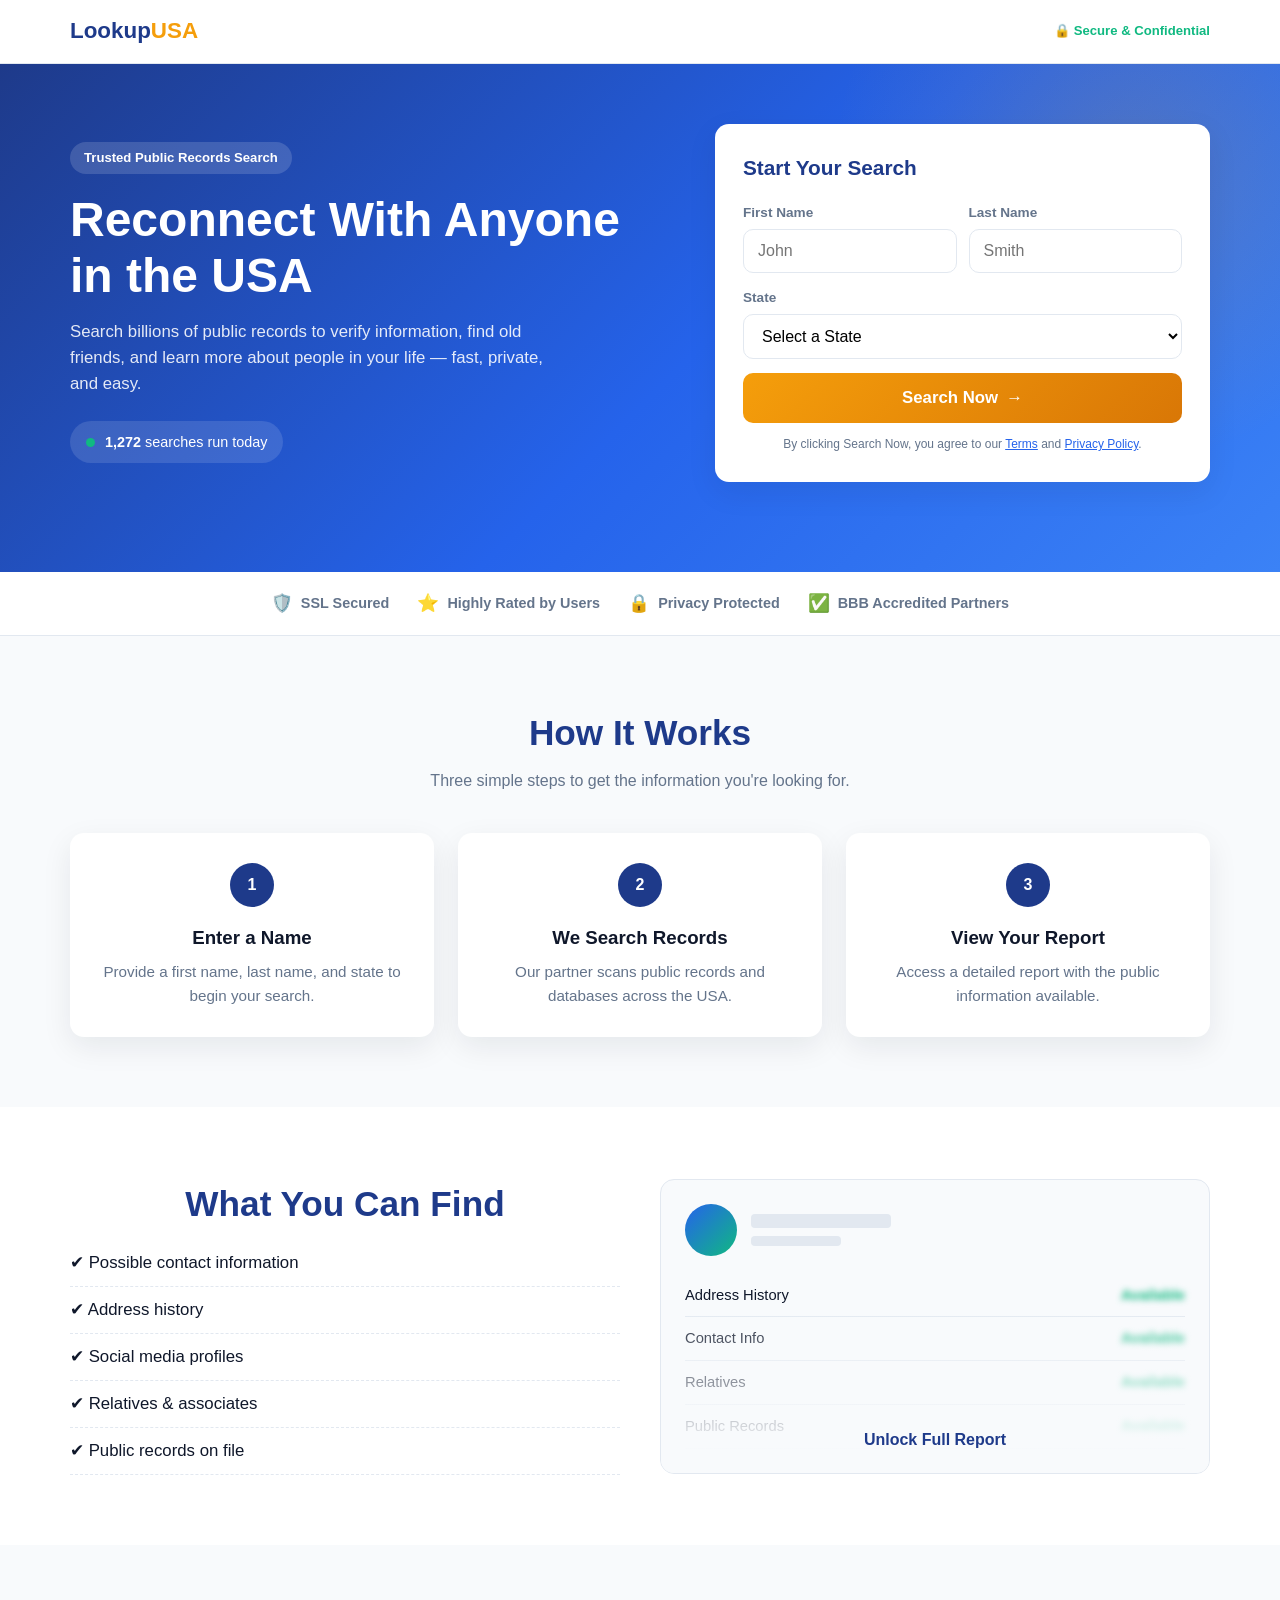
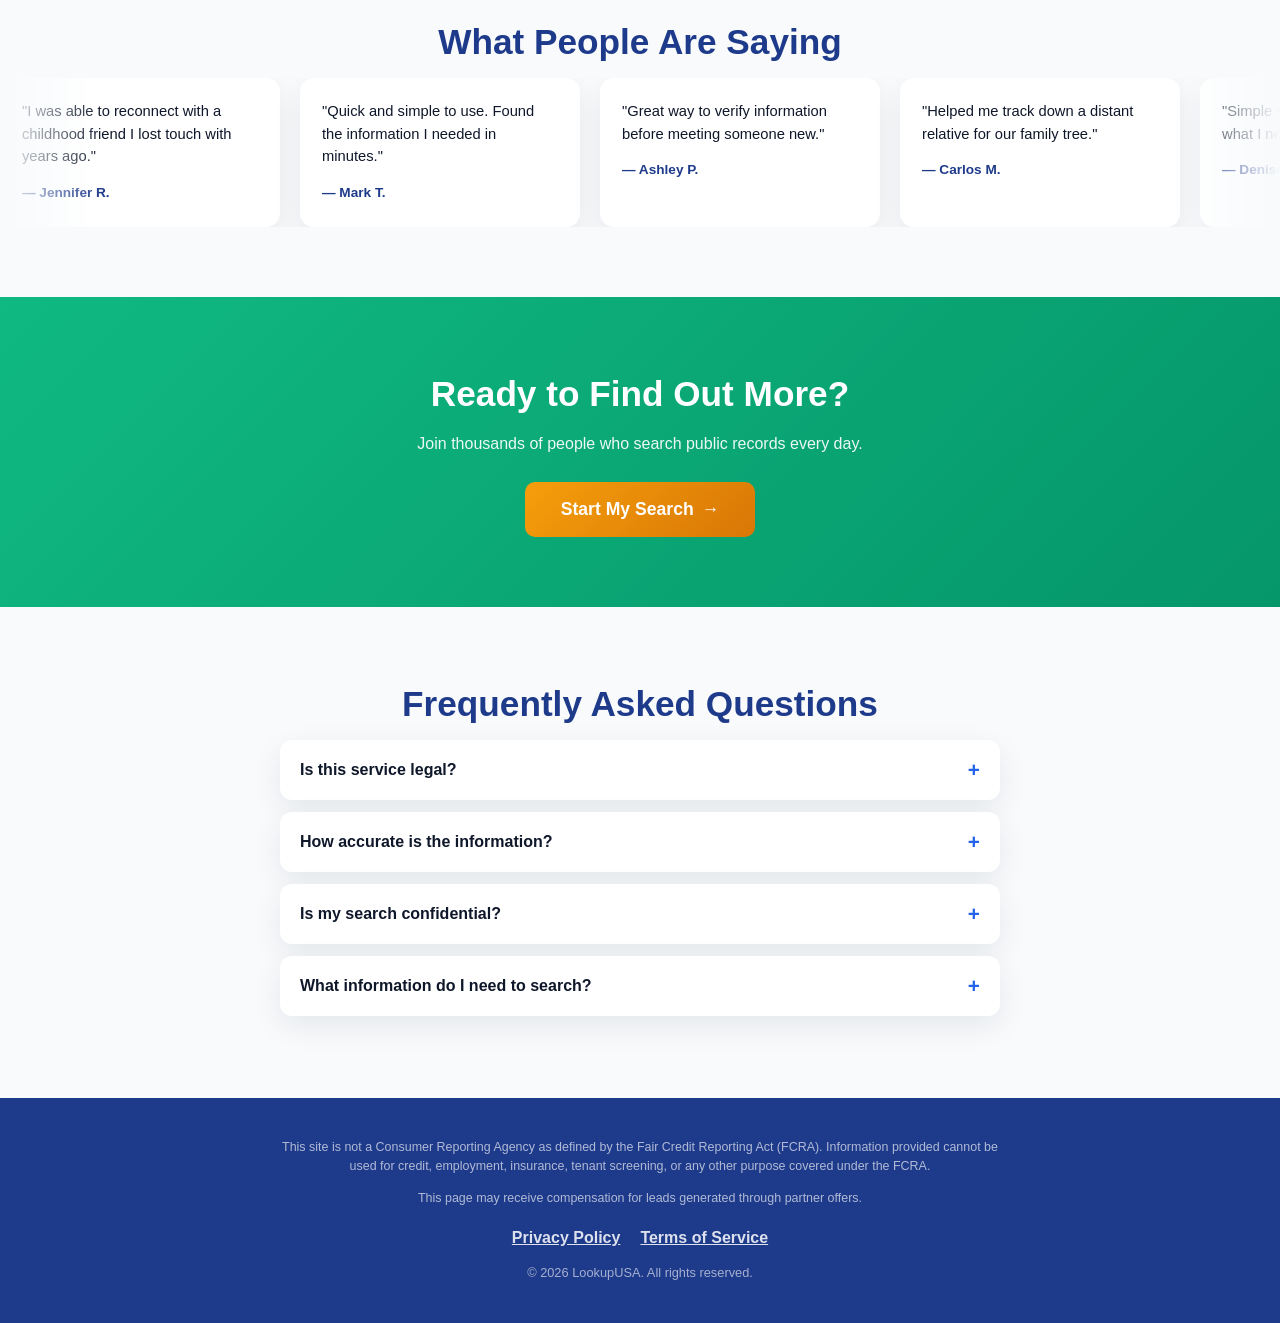
==== index.html @ b85e0e2c "Initial commit: LookupUSA landing page" ====
<!DOCTYPE html>
<html lang="en">
<head>
<meta charset="UTF-8">
<meta name="viewport" content="width=device-width, initial-scale=1.0">
<title>LookupUSA — Find People & Verify Public Records</title>
<meta name="description" content="Search public records to reconnect with friends, verify information, and learn more about people across the USA.">
<meta name="robots" content="index, follow">
<link rel="preconnect" href="https://fonts.googleapis.com">
<link rel="icon" href="data:,">
<link rel="stylesheet" href="styles.css">
</head>
<body>

<!-- Loading Overlay -->
<div id="loadingOverlay" class="loading-overlay">
  <div class="loader-spinner"></div>
  <p>Searching public records...</p>
</div>

<!-- Header -->
<header class="site-header">
  <div class="container header-inner">
    <a href="index.html" class="logo">Lookup<span>USA</span></a>
    <div class="header-badge">🔒 Secure &amp; Confidential</div>
  </div>
</header>

<!-- Hero Section -->
<section class="hero">
  <div class="container hero-inner">
    <div class="hero-content">
      <span class="hero-tag">Trusted Public Records Search</span>
      <h1>Reconnect With Anyone in the USA</h1>
      <p class="hero-sub">Search billions of public records to verify information, find old friends, and learn more about people in your life — fast, private, and easy.</p>
      <div class="live-counter">
        <span class="counter-dot"></span>
        <span><strong id="liveCounter">0</strong> searches run today</span>
      </div>
    </div>

    <div class="search-card" id="searchCard">
      <h2>Start Your Search</h2>
      <form id="leadForm" autocomplete="off">
        <div class="form-row">
          <div class="form-group">
            <label for="firstName">First Name</label>
            <input type="text" id="firstName" name="firstName" placeholder="John" required>
          </div>
          <div class="form-group">
            <label for="lastName">Last Name</label>
            <input type="text" id="lastName" name="lastName" placeholder="Smith" required>
          </div>
        </div>
        <div class="form-group">
          <label for="state">State</label>
          <select id="state" name="state" required>
            <option value="" disabled selected>Select a State</option>
          </select>
        </div>
        <button type="submit" class="btn-primary btn-block" id="submitBtn">
          Search Now <span class="arrow">→</span>
        </button>
        <p class="form-disclaimer">By clicking Search Now, you agree to our <a href="terms.html">Terms</a> and <a href="privacy.html">Privacy Policy</a>.</p>
      </form>
    </div>
  </div>
</section>

<!-- Trust Badges -->
<section class="trust-bar">
  <div class="container trust-inner">
    <div class="trust-item"><span class="trust-icon">🛡️</span> SSL Secured</div>
    <div class="trust-item"><span class="trust-icon">⭐</span> Highly Rated by Users</div>
    <div class="trust-item"><span class="trust-icon">🔒</span> Privacy Protected</div>
    <div class="trust-item"><span class="trust-icon">✅</span> BBB Accredited Partners</div>
  </div>
</section>

<!-- How It Works -->
<section class="how-it-works reveal">
  <div class="container">
    <h2 class="section-title">How It Works</h2>
    <p class="section-sub">Three simple steps to get the information you're looking for.</p>
    <div class="steps-grid">
      <div class="step-card reveal">
        <div class="step-number">1</div>
        <h3>Enter a Name</h3>
        <p>Provide a first name, last name, and state to begin your search.</p>
      </div>
      <div class="step-card reveal">
        <div class="step-number">2</div>
        <h3>We Search Records</h3>
        <p>Our partner scans public records and databases across the USA.</p>
      </div>
      <div class="step-card reveal">
        <div class="step-number">3</div>
        <h3>View Your Report</h3>
        <p>Access a detailed report with the public information available.</p>
      </div>
    </div>
  </div>
</section>

<!-- What You Can Find -->
<section class="what-you-find reveal">
  <div class="container what-grid">
    <div class="what-text">
      <h2 class="section-title">What You Can Find</h2>
      <ul class="check-list">
        <li>✔ Possible contact information</li>
        <li>✔ Address history</li>
        <li>✔ Social media profiles</li>
        <li>✔ Relatives &amp; associates</li>
        <li>✔ Public records on file</li>
      </ul>
    </div>
    <div class="report-preview">
      <div class="report-card">
        <div class="report-header">
          <div class="report-avatar"></div>
          <div>
            <div class="report-name-line"></div>
            <div class="report-sub-line"></div>
          </div>
        </div>
        <div class="report-row"><span>Address History</span><span class="blur-text">Available</span></div>
        <div class="report-row"><span>Contact Info</span><span class="blur-text">Available</span></div>
        <div class="report-row"><span>Relatives</span><span class="blur-text">Available</span></div>
        <div class="report-row"><span>Public Records</span><span class="blur-text">Available</span></div>
        <div class="report-overlay">Unlock Full Report</div>
      </div>
    </div>
  </div>
</section>

<!-- Testimonials Marquee -->
<section class="testimonials reveal">
  <div class="container">
    <h2 class="section-title">What People Are Saying</h2>
  </div>
  <div class="marquee">
    <div class="marquee-track">
      <div class="testimonial-card"><p>"I was able to reconnect with a childhood friend I lost touch with years ago."</p><span>— Jennifer R.</span></div>
      <div class="testimonial-card"><p>"Quick and simple to use. Found the information I needed in minutes."</p><span>— Mark T.</span></div>
      <div class="testimonial-card"><p>"Great way to verify information before meeting someone new."</p><span>— Ashley P.</span></div>
      <div class="testimonial-card"><p>"Helped me track down a distant relative for our family tree."</p><span>— Carlos M.</span></div>
      <div class="testimonial-card"><p>"Simple search, easy report, exactly what I needed."</p><span>— Denise W.</span></div>
      <div class="testimonial-card"><p>"I was able to reconnect with a childhood friend I lost touch with years ago."</p><span>— Jennifer R.</span></div>
      <div class="testimonial-card"><p>"Quick and simple to use. Found the information I needed in minutes."</p><span>— Mark T.</span></div>
      <div class="testimonial-card"><p>"Great way to verify information before meeting someone new."</p><span>— Ashley P.</span></div>
    </div>
  </div>
</section>

<!-- Urgency CTA -->
<section class="urgency-cta reveal">
  <div class="container urgency-inner">
    <h2>Ready to Find Out More?</h2>
    <p>Join thousands of people who search public records every day.</p>
    <button class="btn-primary btn-large" onclick="document.getElementById('searchCard').scrollIntoView({behavior:'smooth'}); document.getElementById('firstName').focus();">
      Start My Search <span class="arrow">→</span>
    </button>
  </div>
</section>

<!-- FAQ -->
<section class="faq reveal">
  <div class="container">
    <h2 class="section-title">Frequently Asked Questions</h2>
    <div class="faq-list">
      <div class="faq-item">
        <button class="faq-question">Is this service legal? <span class="faq-toggle">+</span></button>
        <div class="faq-answer"><p>Yes. We search publicly available records in compliance with applicable laws. Reports may not be used for FCRA-regulated purposes such as credit, employment, or tenant screening.</p></div>
      </div>
      <div class="faq-item">
        <button class="faq-question">How accurate is the information? <span class="faq-toggle">+</span></button>
        <div class="faq-answer"><p>Information is compiled from public and proprietary databases. Accuracy may vary based on data availability and recency.</p></div>
      </div>
      <div class="faq-item">
        <button class="faq-question">Is my search confidential? <span class="faq-toggle">+</span></button>
        <div class="faq-answer"><p>Yes, your search activity is kept private and is not shared with the person you search for.</p></div>
      </div>
      <div class="faq-item">
        <button class="faq-question">What information do I need to search? <span class="faq-toggle">+</span></button>
        <div class="faq-answer"><p>Just a first name, last name, and state to get started.</p></div>
      </div>
    </div>
  </div>
</section>

<!-- Footer -->
<footer class="site-footer">
  <div class="container footer-inner">
    <p class="fcra-disclaimer">
      This site is not a Consumer Reporting Agency as defined by the Fair Credit Reporting Act (FCRA). Information provided cannot be used for credit, employment, insurance, tenant screening, or any other purpose covered under the FCRA.
    </p>
    <p class="affiliate-disclosure">This page may receive compensation for leads generated through partner offers.</p>
    <div class="footer-links">
      <a href="privacy.html">Privacy Policy</a>
      <a href="terms.html">Terms of Service</a>
    </div>
    <p class="copyright">© <span id="year"></span> LookupUSA. All rights reserved.</p>
  </div>
</footer>

<!-- Exit Intent Popup -->
<div id="exitPopup" class="exit-popup-overlay">
  <div class="exit-popup">
    <button class="exit-popup-close" id="exitPopupClose">×</button>
    <h3>Wait — Don't Miss This!</h3>
    <p>Complete your search now and get instant access to available public records.</p>
    <button class="btn-primary btn-block" id="exitPopupCta">Continue My Search</button>
  </div>
</div>

<div id="toastContainer" class="toast-container"></div>

<script src="script.js"></script>
</body>
</html>
---- styles.css ----
/* ===== Variables ===== */
:root {
  --primary: #1e3a8a;
  --primary-light: #2563eb;
  --secondary: #f59e0b;
  --secondary-dark: #d97706;
  --accent: #10b981;
  --bg: #f8fafc;
  --text: #0f172a;
  --text-muted: #64748b;
  --white: #ffffff;
  --border: #e2e8f0;
  --shadow: 0 10px 30px rgba(15, 23, 42, 0.08);
  --radius: 14px;
  --max-width: 1180px;
}

* { margin: 0; padding: 0; box-sizing: border-box; }

html { scroll-behavior: smooth; }

body {
  font-family: -apple-system, BlinkMacSystemFont, "Segoe UI", Roboto, Helvetica, Arial, sans-serif;
  color: var(--text);
  background: var(--bg);
  line-height: 1.55;
}

a { color: inherit; text-decoration: none; }
ul { list-style: none; }
button { font-family: inherit; cursor: pointer; border: none; }

.container {
  width: 100%;
  max-width: var(--max-width);
  margin: 0 auto;
  padding: 0 20px;
}

/* ===== Loading Overlay ===== */
.loading-overlay {
  position: fixed;
  inset: 0;
  background: rgba(15, 23, 42, 0.92);
  display: none;
  flex-direction: column;
  align-items: center;
  justify-content: center;
  gap: 18px;
  z-index: 9999;
  color: var(--white);
}
.loading-overlay.active { display: flex; }
.loader-spinner {
  width: 56px;
  height: 56px;
  border: 5px solid rgba(255,255,255,0.2);
  border-top-color: var(--accent);
  border-radius: 50%;
  animation: spin 0.8s linear infinite;
}
@keyframes spin { to { transform: rotate(360deg); } }

/* ===== Header ===== */
.site-header {
  background: var(--white);
  border-bottom: 1px solid var(--border);
  position: sticky;
  top: 0;
  z-index: 100;
}
.header-inner {
  display: flex;
  align-items: center;
  justify-content: space-between;
  padding: 14px 20px;
}
.logo {
  font-size: 1.4rem;
  font-weight: 800;
  color: var(--primary);
}
.logo span { color: var(--secondary); }
.header-badge {
  font-size: 0.82rem;
  color: var(--accent);
  font-weight: 600;
}

/* ===== Hero ===== */
.hero {
  background: linear-gradient(135deg, var(--primary) 0%, var(--primary-light) 55%, #3b82f6 100%);
  color: var(--white);
  padding: 60px 0 90px;
  position: relative;
  overflow: hidden;
}
.hero::before {
  content: "";
  position: absolute;
  width: 600px;
  height: 600px;
  background: radial-gradient(circle, rgba(245, 158, 11, 0.18), transparent 70%);
  top: -200px;
  right: -150px;
  animation: float 8s ease-in-out infinite;
}
@keyframes float {
  0%, 100% { transform: translateY(0); }
  50% { transform: translateY(30px); }
}
.hero-inner {
  display: grid;
  grid-template-columns: 1.1fr 0.9fr;
  gap: 40px;
  align-items: center;
  position: relative;
  z-index: 2;
}
.hero-tag {
  display: inline-block;
  background: rgba(255,255,255,0.15);
  padding: 6px 14px;
  border-radius: 999px;
  font-size: 0.82rem;
  font-weight: 600;
  margin-bottom: 18px;
}
.hero-content h1 {
  font-size: clamp(2rem, 4vw, 3rem);
  font-weight: 800;
  line-height: 1.15;
  margin-bottom: 16px;
}
.hero-sub {
  font-size: 1.05rem;
  color: rgba(255,255,255,0.88);
  margin-bottom: 24px;
  max-width: 480px;
}
.live-counter {
  display: inline-flex;
  align-items: center;
  gap: 10px;
  background: rgba(255,255,255,0.12);
  padding: 10px 16px;
  border-radius: 999px;
  font-size: 0.9rem;
}
.counter-dot {
  width: 9px;
  height: 9px;
  border-radius: 50%;
  background: var(--accent);
  animation: pulse 1.6s ease-in-out infinite;
}
@keyframes pulse {
  0% { box-shadow: 0 0 0 0 rgba(16, 185, 129, 0.6); }
  70% { box-shadow: 0 0 0 8px rgba(16, 185, 129, 0); }
  100% { box-shadow: 0 0 0 0 rgba(16, 185, 129, 0); }
}

/* ===== Search Card ===== */
.search-card {
  background: var(--white);
  color: var(--text);
  border-radius: var(--radius);
  box-shadow: var(--shadow);
  padding: 28px;
  animation: float 6s ease-in-out infinite;
}
.search-card h2 {
  font-size: 1.3rem;
  margin-bottom: 18px;
  color: var(--primary);
}
.form-row {
  display: grid;
  grid-template-columns: 1fr 1fr;
  gap: 12px;
}
.form-group { margin-bottom: 14px; }
.form-group label {
  display: block;
  font-size: 0.85rem;
  font-weight: 600;
  margin-bottom: 6px;
  color: var(--text-muted);
}
.form-group input,
.form-group select {
  width: 100%;
  padding: 12px 14px;
  border: 1.5px solid var(--border);
  border-radius: 10px;
  font-size: 1rem;
  background: var(--white);
  transition: border-color 0.2s;
}
.form-group input:focus,
.form-group select:focus {
  outline: none;
  border-color: var(--primary-light);
}

.btn-primary {
  background: linear-gradient(135deg, var(--secondary), var(--secondary-dark));
  color: var(--white);
  font-weight: 700;
  font-size: 1.05rem;
  padding: 15px 24px;
  border-radius: 10px;
  display: inline-flex;
  align-items: center;
  justify-content: center;
  gap: 8px;
  transition: transform 0.15s, box-shadow 0.15s;
  position: relative;
  overflow: hidden;
}
.btn-primary::after {
  content: "";
  position: absolute;
  top: 0; left: -75%;
  width: 50%; height: 100%;
  background: linear-gradient(120deg, transparent, rgba(255,255,255,0.4), transparent);
  animation: shine 2.8s ease-in-out infinite;
}
@keyframes shine {
  0% { left: -75%; }
  100% { left: 125%; }
}
.btn-primary:hover { transform: translateY(-2px); box-shadow: 0 8px 20px rgba(245, 158, 11, 0.35); }
.btn-block { width: 100%; }
.btn-large { padding: 17px 36px; font-size: 1.1rem; }
.arrow { transition: transform 0.2s; }
.btn-primary:hover .arrow { transform: translateX(4px); }

.form-disclaimer {
  font-size: 0.75rem;
  color: var(--text-muted);
  text-align: center;
  margin-top: 12px;
}
.form-disclaimer a { color: var(--primary-light); text-decoration: underline; }

/* ===== Trust Bar ===== */
.trust-bar {
  background: var(--white);
  border-bottom: 1px solid var(--border);
  padding: 18px 0;
}
.trust-inner {
  display: flex;
  flex-wrap: wrap;
  justify-content: center;
  gap: 28px;
}
.trust-item {
  display: flex;
  align-items: center;
  gap: 8px;
  font-size: 0.9rem;
  font-weight: 600;
  color: var(--text-muted);
}
.trust-icon { font-size: 1.1rem; }

/* ===== Section Generic ===== */
section { padding: 70px 0; }
.section-title {
  text-align: center;
  font-size: clamp(1.6rem, 3vw, 2.2rem);
  font-weight: 800;
  color: var(--primary);
  margin-bottom: 8px;
}
.section-sub {
  text-align: center;
  color: var(--text-muted);
  margin-bottom: 40px;
}

.reveal {
  opacity: 0;
  transform: translateY(24px);
  transition: opacity 0.6s ease, transform 0.6s ease;
}
.reveal.visible { opacity: 1; transform: translateY(0); }

/* ===== How It Works ===== */
.steps-grid {
  display: grid;
  grid-template-columns: repeat(3, 1fr);
  gap: 24px;
}
.step-card {
  background: var(--white);
  border-radius: var(--radius);
  padding: 30px 24px;
  text-align: center;
  box-shadow: var(--shadow);
}
.step-number {
  width: 44px;
  height: 44px;
  border-radius: 50%;
  background: var(--primary);
  color: var(--white);
  display: flex;
  align-items: center;
  justify-content: center;
  font-weight: 800;
  margin: 0 auto 16px;
}
.step-card h3 { margin-bottom: 8px; color: var(--text); }
.step-card p { color: var(--text-muted); font-size: 0.95rem; }

/* ===== What You Can Find ===== */
.what-you-find { background: var(--white); }
.what-grid {
  display: grid;
  grid-template-columns: 1fr 1fr;
  gap: 40px;
  align-items: center;
}
.check-list li {
  padding: 10px 0;
  font-size: 1.05rem;
  border-bottom: 1px dashed var(--border);
  color: var(--text);
}
.report-card {
  background: var(--bg);
  border: 1px solid var(--border);
  border-radius: var(--radius);
  padding: 24px;
  position: relative;
  overflow: hidden;
}
.report-header {
  display: flex;
  align-items: center;
  gap: 14px;
  margin-bottom: 18px;
}
.report-avatar {
  width: 52px;
  height: 52px;
  border-radius: 50%;
  background: linear-gradient(135deg, var(--primary-light), var(--accent));
}
.report-name-line {
  width: 140px;
  height: 14px;
  background: var(--border);
  border-radius: 4px;
  margin-bottom: 8px;
}
.report-sub-line {
  width: 90px;
  height: 10px;
  background: var(--border);
  border-radius: 4px;
}
.report-row {
  display: flex;
  justify-content: space-between;
  padding: 10px 0;
  border-bottom: 1px solid var(--border);
  font-size: 0.92rem;
}
.blur-text {
  filter: blur(3px);
  color: var(--accent);
  font-weight: 600;
}
.report-overlay {
  position: absolute;
  inset: 0;
  background: linear-gradient(to bottom, rgba(248,250,252,0) 40%, rgba(248,250,252,0.95) 90%);
  display: flex;
  align-items: flex-end;
  justify-content: center;
  padding-bottom: 20px;
  font-weight: 700;
  color: var(--primary);
}

/* ===== Testimonials Marquee ===== */
.testimonials { overflow: hidden; }
.marquee {
  overflow: hidden;
  width: 100%;
  mask-image: linear-gradient(to right, transparent, black 8%, black 92%, transparent);
}
.marquee-track {
  display: flex;
  gap: 20px;
  width: max-content;
  animation: scroll-left 32s linear infinite;
}
@keyframes scroll-left {
  from { transform: translateX(0); }
  to { transform: translateX(-50%); }
}
.testimonial-card {
  background: var(--white);
  border-radius: var(--radius);
  box-shadow: var(--shadow);
  padding: 22px;
  width: 280px;
  flex-shrink: 0;
}
.testimonial-card p { font-size: 0.92rem; margin-bottom: 12px; color: var(--text); }
.testimonial-card span { font-weight: 700; color: var(--primary); font-size: 0.85rem; }

/* ===== Urgency CTA ===== */
.urgency-cta {
  background: linear-gradient(135deg, var(--accent), #059669);
  color: var(--white);
  text-align: center;
}
.urgency-inner h2 { font-size: clamp(1.6rem, 3vw, 2.2rem); margin-bottom: 10px; }
.urgency-inner p { margin-bottom: 26px; opacity: 0.92; }

/* ===== FAQ ===== */
.faq-list { max-width: 720px; margin: 0 auto; }
.faq-item {
  background: var(--white);
  border-radius: 12px;
  margin-bottom: 12px;
  box-shadow: var(--shadow);
  overflow: hidden;
}
.faq-question {
  width: 100%;
  background: none;
  text-align: left;
  padding: 18px 20px;
  font-weight: 700;
  font-size: 1rem;
  display: flex;
  justify-content: space-between;
  align-items: center;
  color: var(--text);
}
.faq-toggle { color: var(--primary-light); font-size: 1.3rem; transition: transform 0.2s; }
.faq-item.open .faq-toggle { transform: rotate(45deg); }
.faq-answer {
  max-height: 0;
  overflow: hidden;
  transition: max-height 0.3s ease;
  padding: 0 20px;
}
.faq-item.open .faq-answer { max-height: 200px; }
.faq-answer p { padding-bottom: 18px; color: var(--text-muted); font-size: 0.92rem; }

/* ===== Footer ===== */
.site-footer {
  background: var(--primary);
  color: rgba(255,255,255,0.85);
  padding: 40px 0;
  text-align: center;
}
.footer-inner { display: flex; flex-direction: column; gap: 12px; align-items: center; }
.fcra-disclaimer, .affiliate-disclosure {
  font-size: 0.78rem;
  max-width: 720px;
  color: rgba(255,255,255,0.65);
}
.footer-links { display: flex; gap: 20px; margin-top: 6px; }
.footer-links a { font-weight: 600; text-decoration: underline; }
.copyright { font-size: 0.8rem; color: rgba(255,255,255,0.6); }

/* ===== Exit Intent Popup ===== */
.exit-popup-overlay {
  position: fixed;
  inset: 0;
  background: rgba(15, 23, 42, 0.7);
  display: none;
  align-items: center;
  justify-content: center;
  z-index: 9998;
  padding: 20px;
}
.exit-popup-overlay.active { display: flex; }
.exit-popup {
  background: var(--white);
  border-radius: var(--radius);
  padding: 36px 30px;
  max-width: 420px;
  text-align: center;
  position: relative;
  box-shadow: var(--shadow);
  animation: popIn 0.25s ease;
}
@keyframes popIn {
  from { transform: scale(0.9); opacity: 0; }
  to { transform: scale(1); opacity: 1; }
}
.exit-popup h3 { color: var(--primary); margin-bottom: 10px; font-size: 1.3rem; }
.exit-popup p { color: var(--text-muted); margin-bottom: 20px; }
.exit-popup-close {
  position: absolute;
  top: 10px; right: 14px;
  background: none;
  font-size: 1.6rem;
  color: var(--text-muted);
  line-height: 1;
}

/* ===== Toasts ===== */
.toast-container {
  position: fixed;
  bottom: 20px;
  right: 20px;
  display: flex;
  flex-direction: column;
  gap: 10px;
  z-index: 10000;
}
.toast {
  background: var(--text);
  color: var(--white);
  padding: 12px 18px;
  border-radius: 8px;
  font-size: 0.9rem;
  box-shadow: var(--shadow);
  animation: toastIn 0.3s ease;
}
.toast.error { background: #dc2626; }
.toast.success { background: var(--accent); }
@keyframes toastIn {
  from { transform: translateX(40px); opacity: 0; }
  to { transform: translateX(0); opacity: 1; }
}

/* ===== Legal Pages ===== */
.legal-page { background: var(--white); padding: 50px 0 80px; }
.legal-page .container { max-width: 820px; }
.legal-page h1 { color: var(--primary); margin-bottom: 6px; font-size: 2rem; }
.legal-page .updated { color: var(--text-muted); font-size: 0.85rem; margin-bottom: 30px; }
.legal-page h2 { color: var(--primary); margin: 28px 0 10px; font-size: 1.2rem; }
.legal-page p, .legal-page li { color: var(--text); font-size: 0.95rem; margin-bottom: 10px; }
.legal-page ul { padding-left: 20px; list-style: disc; }
.legal-page a { color: var(--primary-light); text-decoration: underline; }
.legal-callout {
  background: var(--bg);
  border-left: 4px solid var(--secondary);
  padding: 16px 20px;
  border-radius: 8px;
  margin: 20px 0;
  font-size: 0.92rem;
}

/* ===== Responsive ===== */
@media (max-width: 900px) {
  .hero-inner { grid-template-columns: 1fr; }
  .what-grid { grid-template-columns: 1fr; }
  .steps-grid { grid-template-columns: 1fr; }
}
@media (max-width: 600px) {
  .form-row { grid-template-columns: 1fr; }
  .trust-inner { gap: 16px; }
  section { padding: 50px 0; }
}
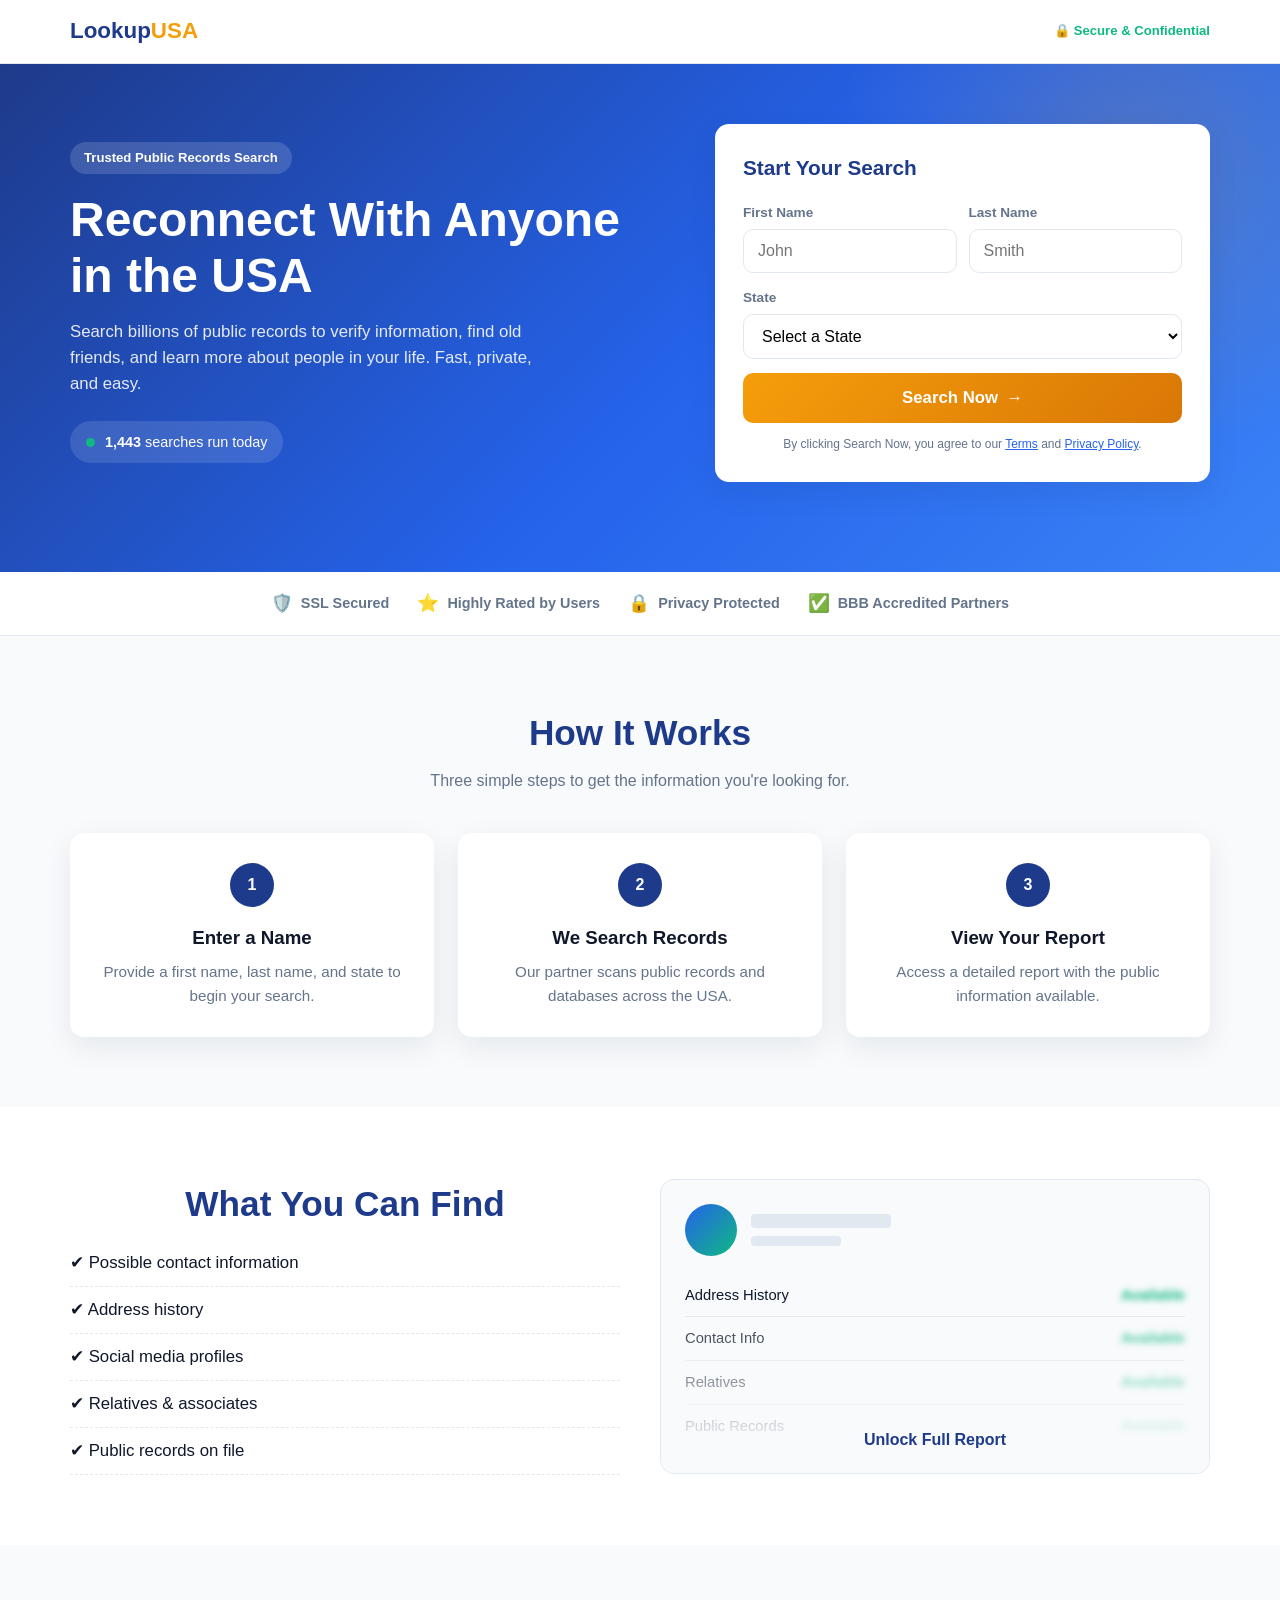
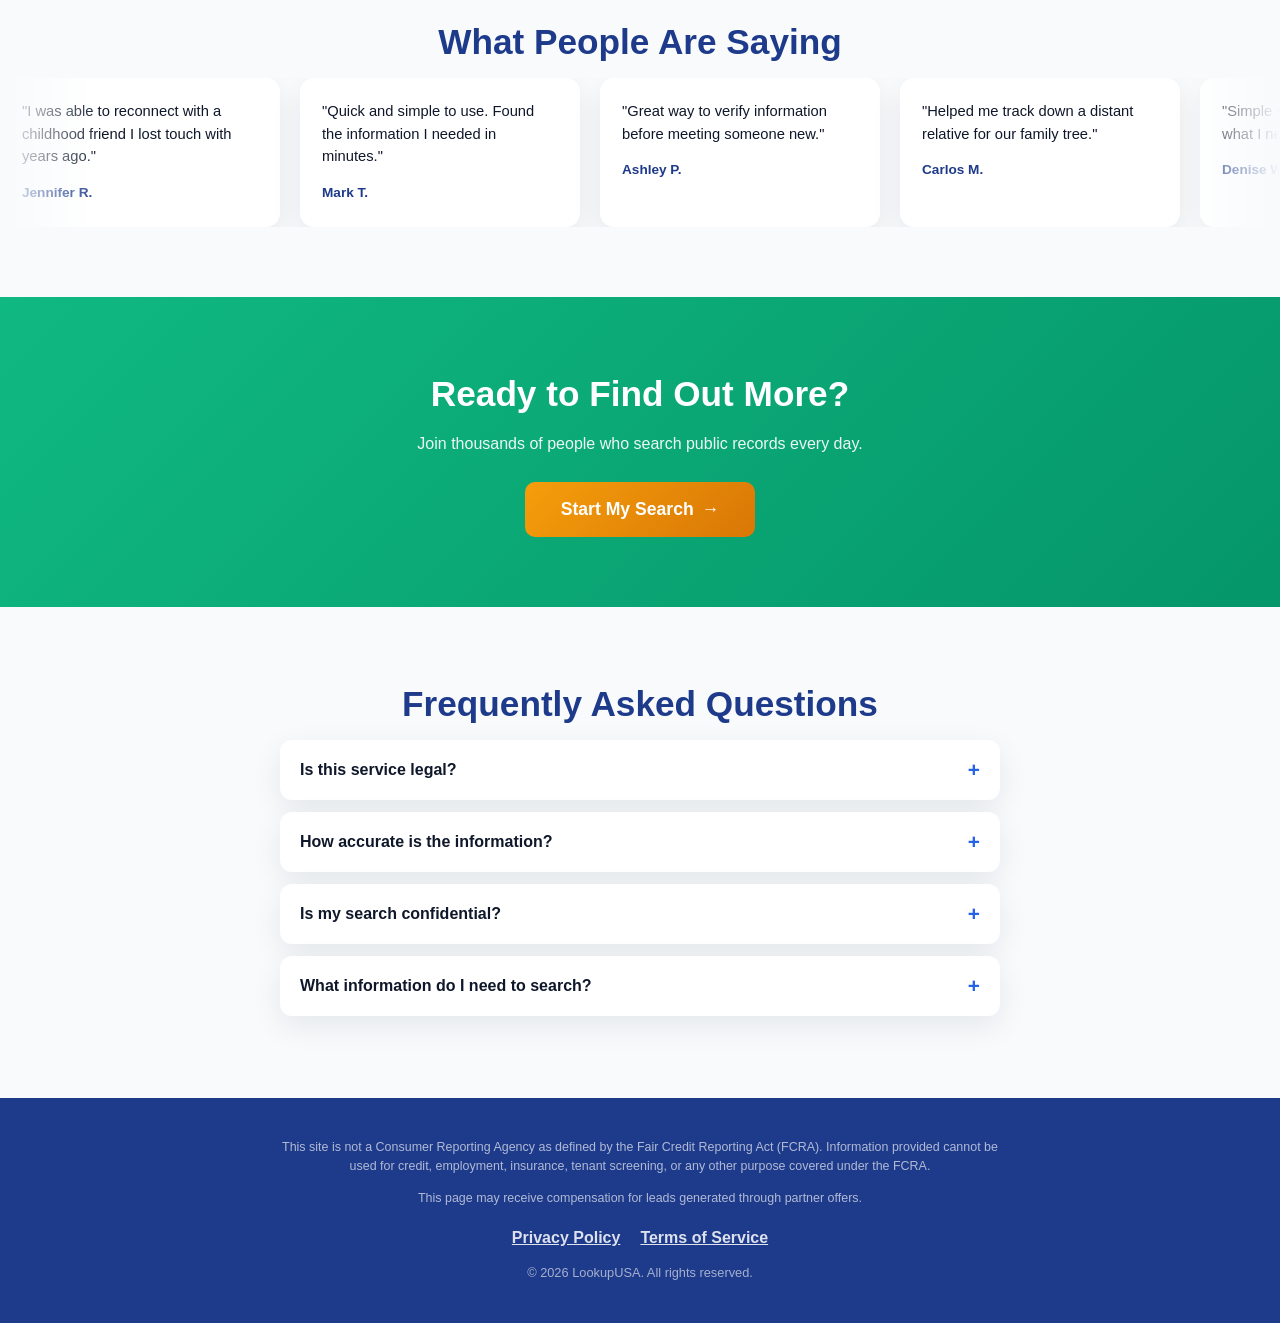
==== commit 3192fb20: "Remove em-dashes for more natural copy" ====
--- a/index.html
+++ b/index.html
@@ -3,7 +3,7 @@
 <head>
 <meta charset="UTF-8">
 <meta name="viewport" content="width=device-width, initial-scale=1.0">
-<title>LookupUSA — Find People & Verify Public Records</title>
+<title>LookupUSA: Find People & Verify Public Records</title>
 <meta name="description" content="Search public records to reconnect with friends, verify information, and learn more about people across the USA.">
 <meta name="robots" content="index, follow">
 <link rel="preconnect" href="https://fonts.googleapis.com">
@@ -32,7 +32,7 @@
     <div class="hero-content">
       <span class="hero-tag">Trusted Public Records Search</span>
       <h1>Reconnect With Anyone in the USA</h1>
-      <p class="hero-sub">Search billions of public records to verify information, find old friends, and learn more about people in your life — fast, private, and easy.</p>
+      <p class="hero-sub">Search billions of public records to verify information, find old friends, and learn more about people in your life. Fast, private, and easy.</p>
       <div class="live-counter">
         <span class="counter-dot"></span>
         <span><strong id="liveCounter">0</strong> searches run today</span>
@@ -141,14 +141,14 @@
   </div>
   <div class="marquee">
     <div class="marquee-track">
-      <div class="testimonial-card"><p>"I was able to reconnect with a childhood friend I lost touch with years ago."</p><span>— Jennifer R.</span></div>
-      <div class="testimonial-card"><p>"Quick and simple to use. Found the information I needed in minutes."</p><span>— Mark T.</span></div>
-      <div class="testimonial-card"><p>"Great way to verify information before meeting someone new."</p><span>— Ashley P.</span></div>
-      <div class="testimonial-card"><p>"Helped me track down a distant relative for our family tree."</p><span>— Carlos M.</span></div>
-      <div class="testimonial-card"><p>"Simple search, easy report, exactly what I needed."</p><span>— Denise W.</span></div>
-      <div class="testimonial-card"><p>"I was able to reconnect with a childhood friend I lost touch with years ago."</p><span>— Jennifer R.</span></div>
-      <div class="testimonial-card"><p>"Quick and simple to use. Found the information I needed in minutes."</p><span>— Mark T.</span></div>
-      <div class="testimonial-card"><p>"Great way to verify information before meeting someone new."</p><span>— Ashley P.</span></div>
+      <div class="testimonial-card"><p>"I was able to reconnect with a childhood friend I lost touch with years ago."</p><span>Jennifer R.</span></div>
+      <div class="testimonial-card"><p>"Quick and simple to use. Found the information I needed in minutes."</p><span>Mark T.</span></div>
+      <div class="testimonial-card"><p>"Great way to verify information before meeting someone new."</p><span>Ashley P.</span></div>
+      <div class="testimonial-card"><p>"Helped me track down a distant relative for our family tree."</p><span>Carlos M.</span></div>
+      <div class="testimonial-card"><p>"Simple search, easy report, exactly what I needed."</p><span>Denise W.</span></div>
+      <div class="testimonial-card"><p>"I was able to reconnect with a childhood friend I lost touch with years ago."</p><span>Jennifer R.</span></div>
+      <div class="testimonial-card"><p>"Quick and simple to use. Found the information I needed in minutes."</p><span>Mark T.</span></div>
+      <div class="testimonial-card"><p>"Great way to verify information before meeting someone new."</p><span>Ashley P.</span></div>
     </div>
   </div>
 </section>
@@ -208,7 +208,7 @@
 <div id="exitPopup" class="exit-popup-overlay">
   <div class="exit-popup">
     <button class="exit-popup-close" id="exitPopupClose">×</button>
-    <h3>Wait — Don't Miss This!</h3>
+    <h3>Wait. Don't Miss This!</h3>
     <p>Complete your search now and get instant access to available public records.</p>
     <button class="btn-primary btn-block" id="exitPopupCta">Continue My Search</button>
   </div>
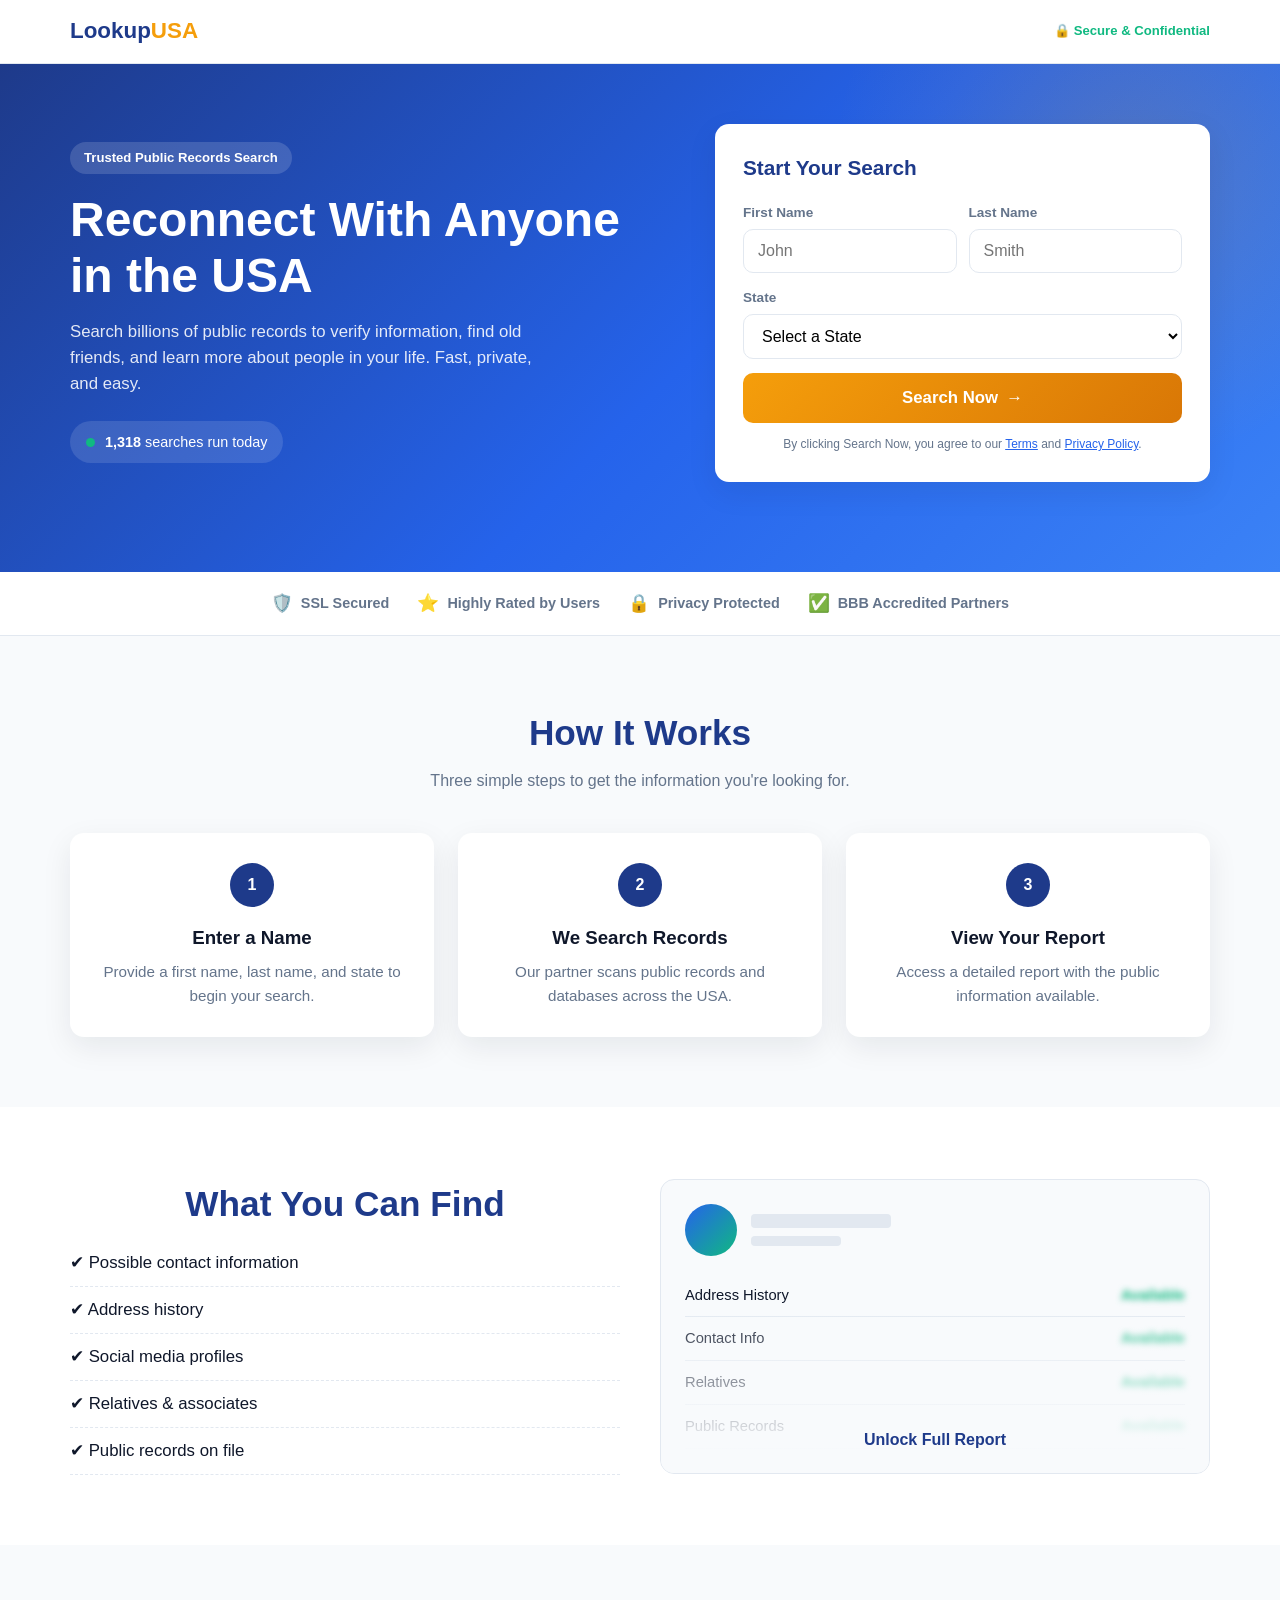
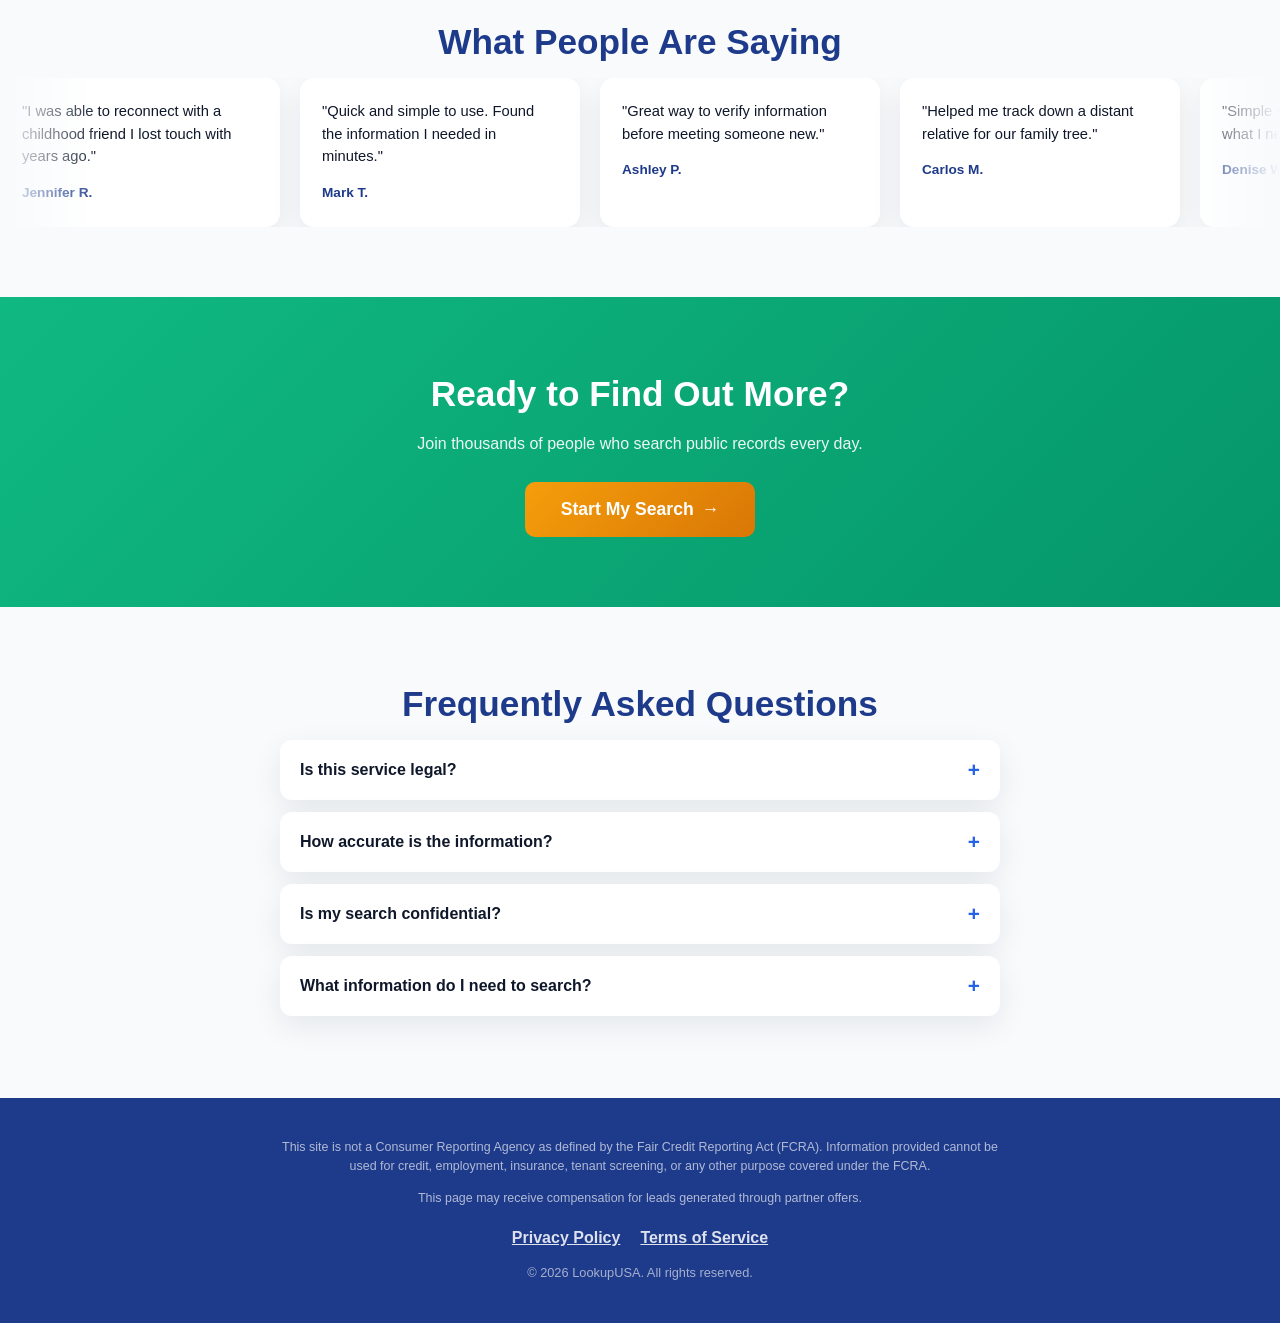
==== commit fea1e518: "Add CPV Lab Pro landing tracking script" ====
--- a/index.html
+++ b/index.html
@@ -217,5 +217,7 @@
 <div id="toastContainer" class="toast-container"></div>
 
 <script src="script.js"></script>
+<script>var clpconfig = { "clroot" : "https://jobmoz24.com/", };</script>
+<script src="https://jobmoz24.com/landing.js"></script>
 </body>
 </html>
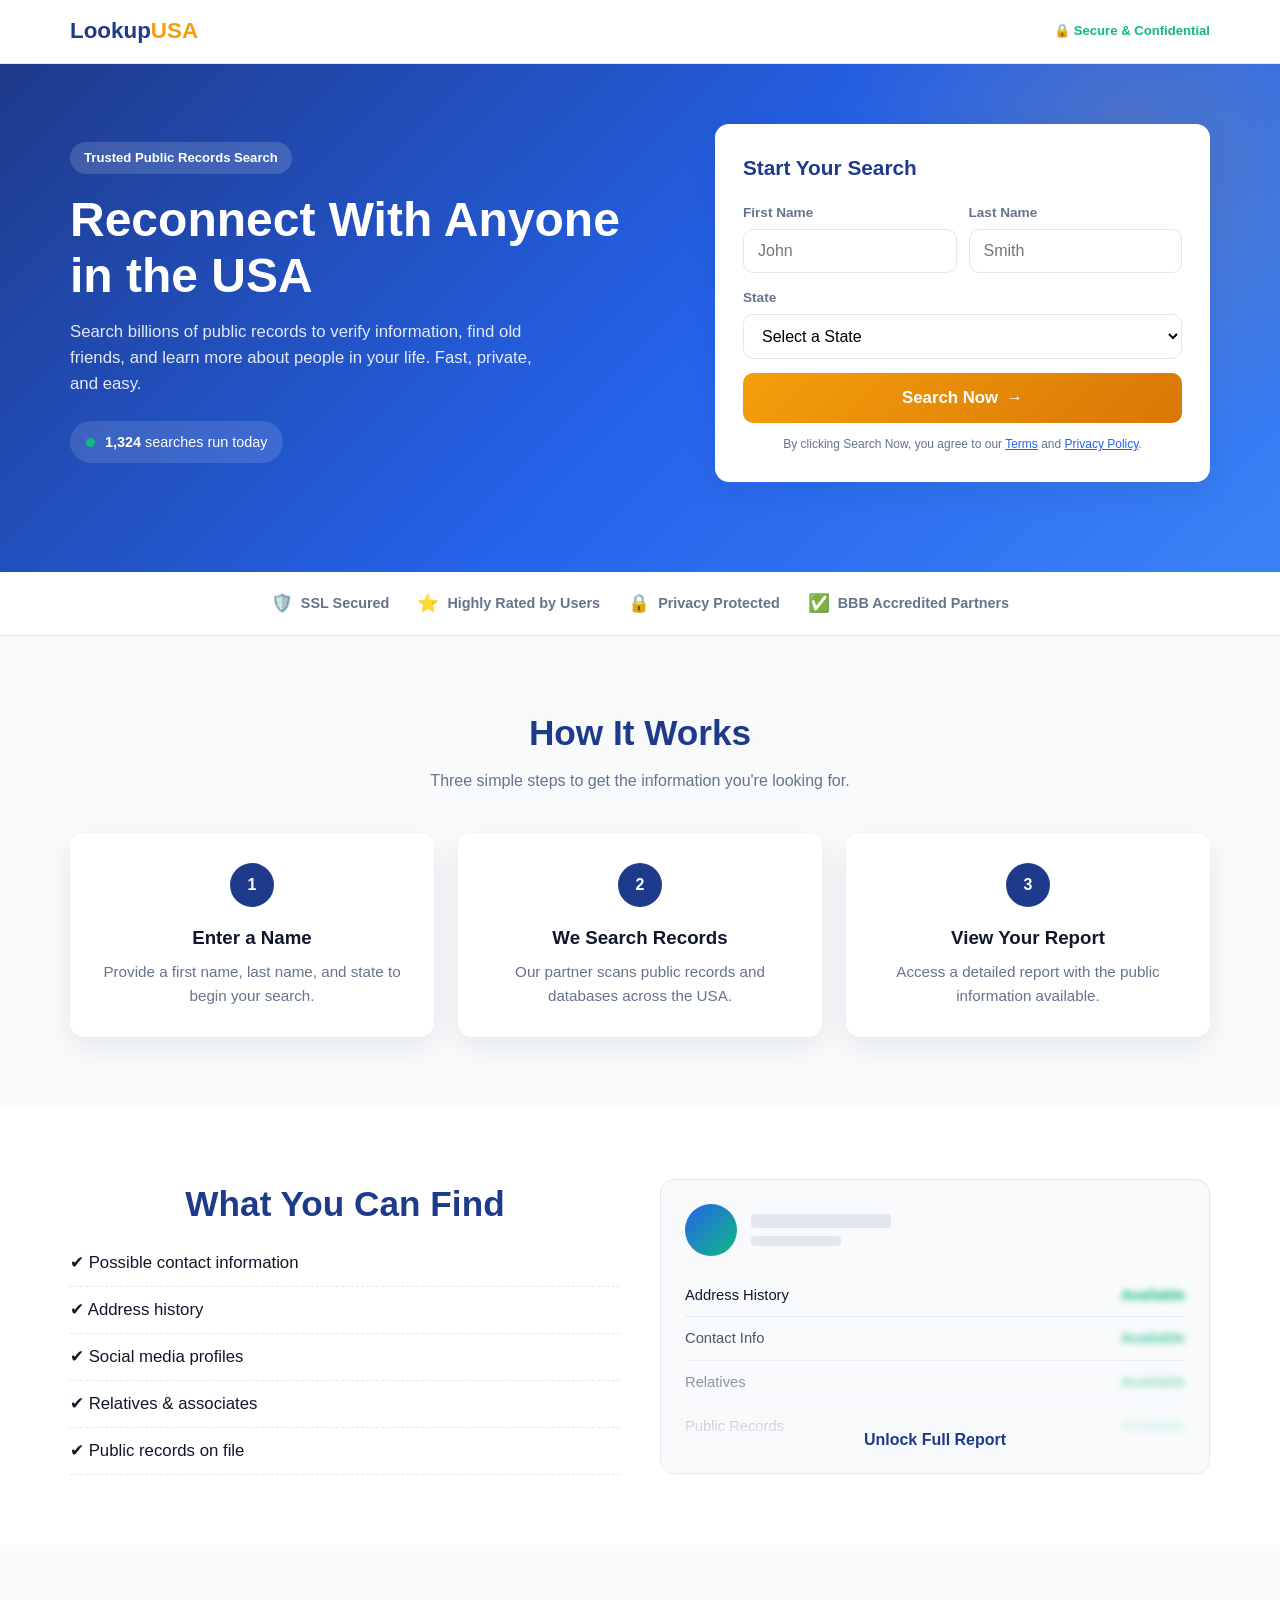
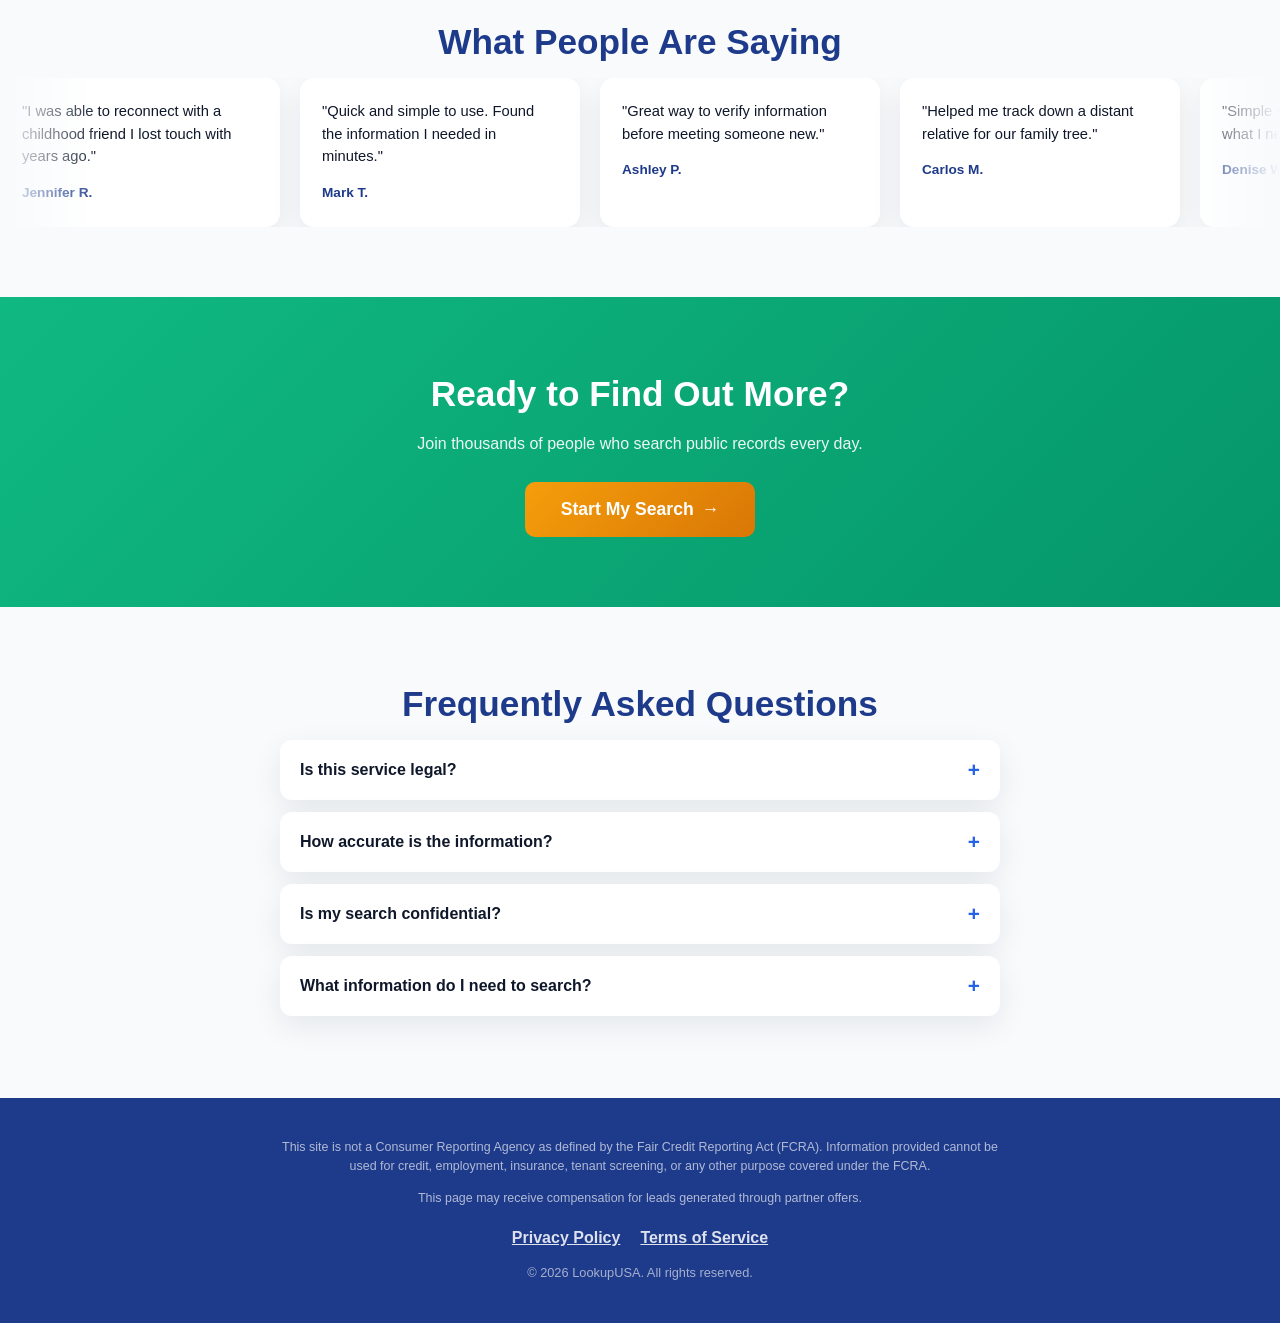
==== commit 0354a805: "Add noscript fallback link to CPV Lab base2.php for tracking link validation" ====
--- a/index.html
+++ b/index.html
@@ -63,6 +63,9 @@
         </button>
         <p class="form-disclaimer">By clicking Search Now, you agree to our <a href="terms.html">Terms</a> and <a href="privacy.html">Privacy Policy</a>.</p>
       </form>
+      <noscript>
+        <a href="https://jobmoz24.com/base2.php" class="btn-primary btn-block">Search Now</a>
+      </noscript>
     </div>
   </div>
 </section>
